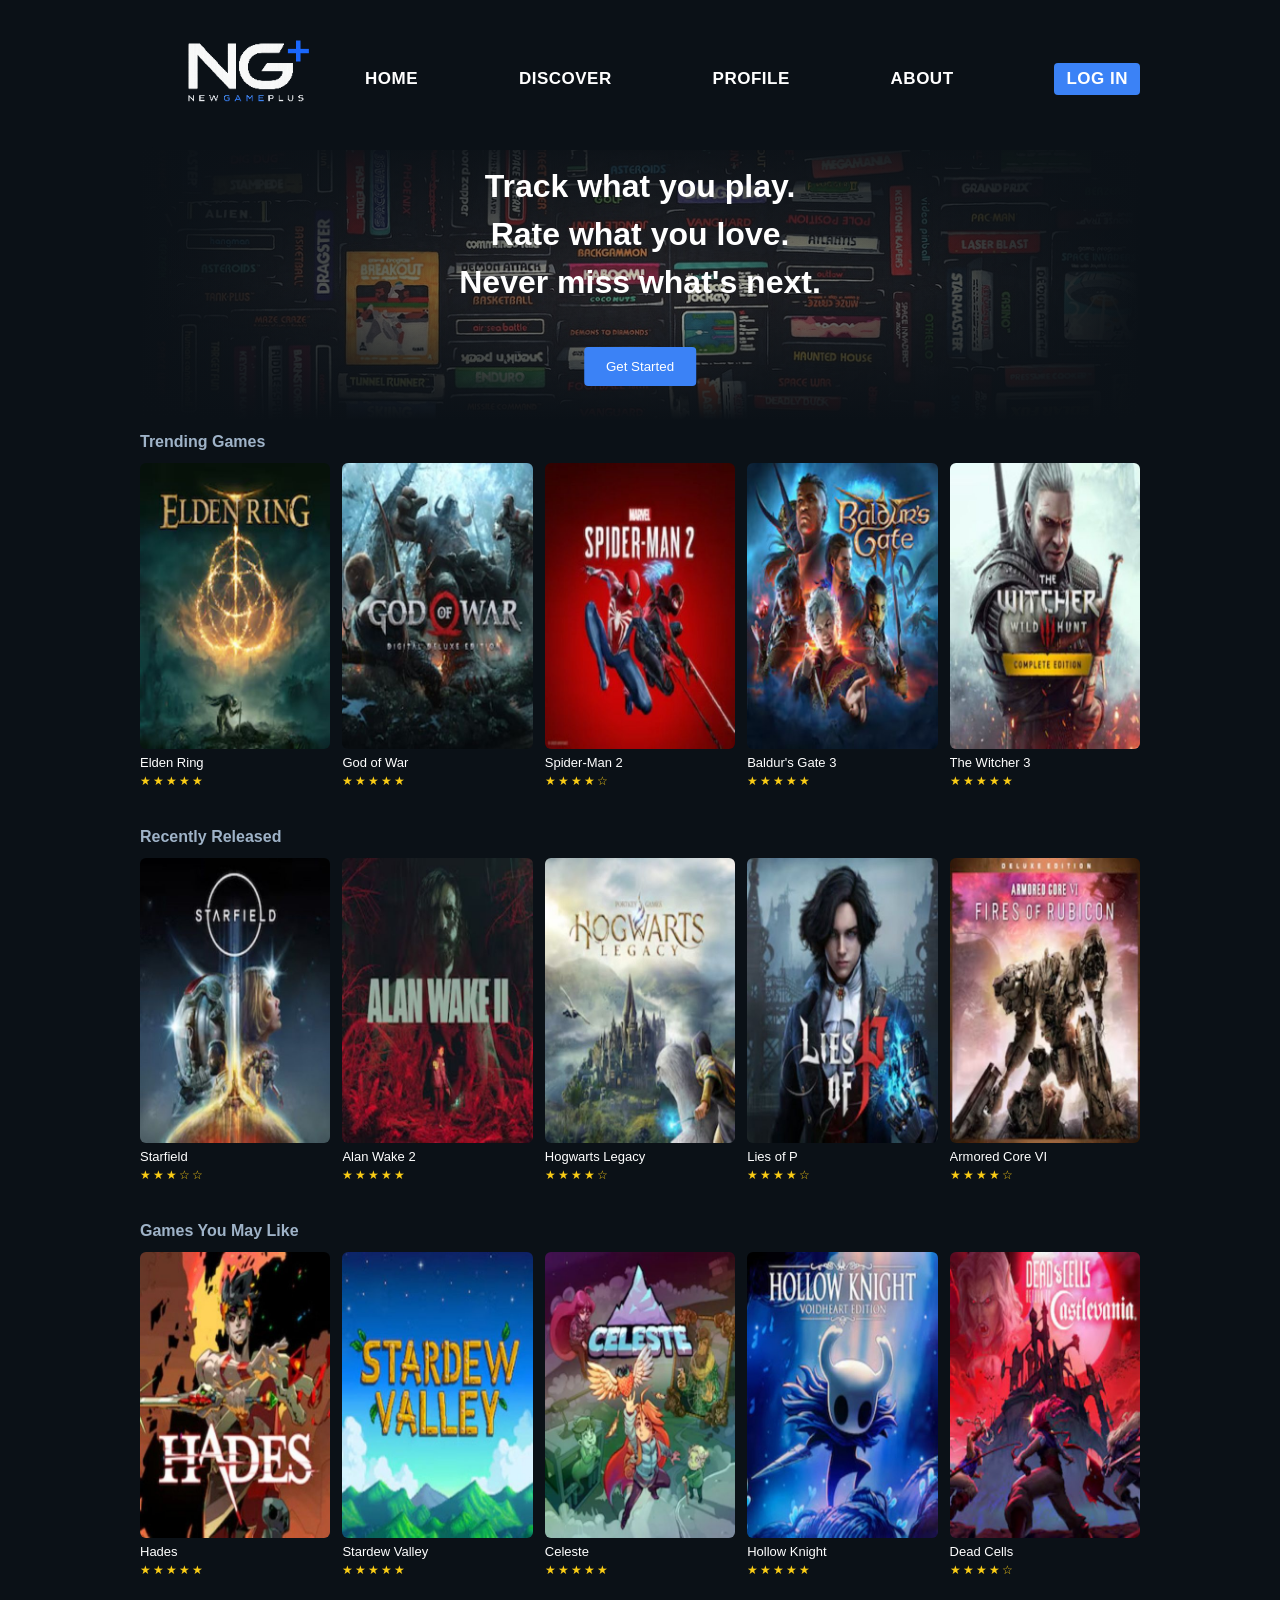
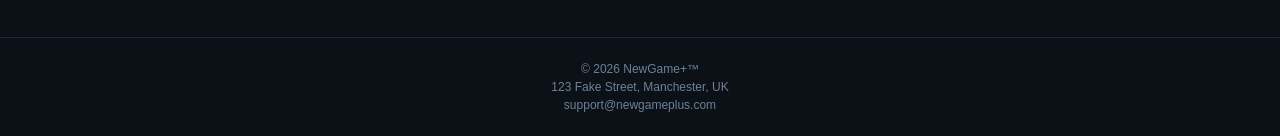
==== index.html @ 58464195 "Add files via upload" ====
<!DOCTYPE html>
<html lang="en">
<head>
<meta charset="UTF-8">
<title>NewGame+</title>
<link rel="stylesheet" href="styles.css"> <!-- Links CSS -->
</head>

<body>

<div class="page"> <!-- Main container -->

    <!-- Navbar -->
    <header class="navbar">
        <div class="nav-inner">

            <img src="images/logo.png" class="logo"> <!-- Logo -->

            <nav> <!-- Navigation -->
                <a href="index.html">HOME</a>
                <a href="discovery.html">DISCOVER</a>
                <a href="profile.html">PROFILE</a>
                <a href="about.html">ABOUT</a>
                <a href="login.html" class="nav-button">LOG IN</a>
            </nav>

        </div>
    </header>

    <!-- Hero -->
    <div class="hero">
        <div class="hero-overlay"></div>

        <div class="hero-content">
            <h1>
                Track what you play.<br>
                Rate what you love.<br>
                Never miss what's next.
            </h1>

            <button class="cta" onclick="location.href='login.html'">Get Started</button> <!-- Button -->
        </div>
    </div>

    <!-- Trending -->
    <section>
        <h2>Trending Games</h2>

        <div class="grid">

            <!-- Row 1 -->
            <div class="game-card"><div class="game-image"><img src="images/eldenring.jpg"></div><p class="game-title">Elden Ring</p><div class="stars">★★★★★</div></div>
            <div class="game-card"><div class="game-image"><img src="images/godofwar.jpg"></div><p class="game-title">God of War</p><div class="stars">★★★★★</div></div>
            <div class="game-card"><div class="game-image"><img src="images/spiderman2.jpg"></div><p class="game-title">Spider-Man 2</p><div class="stars">★★★★☆</div></div>
            <div class="game-card"><div class="game-image"><img src="images/baldursgate3.jpg"></div><p class="game-title">Baldur's Gate 3</p><div class="stars">★★★★★</div></div>
            <div class="game-card"><div class="game-image"><img src="images/witcher3.jpg"></div><p class="game-title">The Witcher 3</p><div class="stars">★★★★★</div></div>

        </div>
    </section>

    <!-- Recently Released -->
    <section>
        <h2>Recently Released</h2>

        <div class="grid">

            <div class="game-card"><div class="game-image"><img src="images/starfield.jpg"></div><p class="game-title">Starfield</p><div class="stars">★★★☆☆</div></div>
            <div class="game-card"><div class="game-image"><img src="images/alanwake2.jpg"></div><p class="game-title">Alan Wake 2</p><div class="stars">★★★★★</div></div>
            <div class="game-card"><div class="game-image"><img src="images/hogwarts.jpg"></div><p class="game-title">Hogwarts Legacy</p><div class="stars">★★★★☆</div></div>
            <div class="game-card"><div class="game-image"><img src="images/liesofp.jpg"></div><p class="game-title">Lies of P</p><div class="stars">★★★★☆</div></div>
            <div class="game-card"><div class="game-image"><img src="images/armoredcore6.jpg"></div><p class="game-title">Armored Core VI</p><div class="stars">★★★★☆</div></div>

        </div>
    </section>

    <!-- Recommended -->
    <section>
        <h2>Games You May Like</h2>

        <div class="grid">

            <div class="game-card"><div class="game-image"><img src="images/hades.jpg"></div><p class="game-title">Hades</p><div class="stars">★★★★★</div></div>
            <div class="game-card"><div class="game-image"><img src="images/stardew.jpg"></div><p class="game-title">Stardew Valley</p><div class="stars">★★★★★</div></div>
            <div class="game-card"><div class="game-image"><img src="images/celeste.jpg"></div><p class="game-title">Celeste</p><div class="stars">★★★★★</div></div>
            <div class="game-card"><div class="game-image"><img src="images/hollowknight.jpg"></div><p class="game-title">Hollow Knight</p><div class="stars">★★★★★</div></div>
            <div class="game-card"><div class="game-image"><img src="images/deadcells.jpg"></div><p class="game-title">Dead Cells</p><div class="stars">★★★★☆</div></div>

        </div>
    </section>

</div>

<!-- Footer -->
<footer class="footer">
    <p>© 2026 NewGame+™</p>
    <p>123 Fake Street, Manchester, UK</p>
    <p>support@newgameplus.com</p>
</footer>

</body>
</html>
---- styles.css ----
/* Reset */
body {
    margin: 0;
    font-family: Arial, sans-serif;
    background: #0b1117;
    color: white;
}

/* Page container */
.page {
    max-width: 1000px;
    margin: 0 auto;
    padding: 0 20px;
}

/* Navbar */
.navbar {
    background: #0b1117;
}

.nav-inner {
    max-width: 1000px;
    margin: auto;
    display: grid;
    grid-template-columns: auto 1fr;
    align-items: center;
}

nav {
    display: flex;
    justify-content: space-between;
    align-items: center;
    width: 100%;
    margin-top: 8px;
}

nav a {
    color: white;
    text-decoration: none;
    font-size: 17px;
    letter-spacing: 0.5px;
    font-weight: 600;
    text-transform: uppercase;
}

/* Nav button */
.nav-button {
    background: #3b82f6;
    padding: 6px 12px;
    border-radius: 4px;
}

.logo {
    height: 150px; /* Logo size */
}

/* Hero */
.hero {
    height: 30vh;
    min-height: 200px;
    background: url("images/background.jpg") center/cover no-repeat;
    position: relative;
}

.hero-overlay {
    position: absolute;
    inset: 0;
    background:
        linear-gradient(to bottom, rgba(11,17,23,0.9), rgba(11,17,23,0.2), #0b1117),
        linear-gradient(to right, #0b1117, transparent, #0b1117); /* Overlay */
}

.hero-content {
    position: absolute;
    top: 42%;
    left: 50%;
    transform: translate(-50%, -50%);
    text-align: center;
    max-width: 700px;
}

.hero h1 {
    font-size: 32px;
    line-height: 1.5;
    font-weight: 600;
}

/* Button */
.cta {
    margin-top: 20px;
    padding: 12px 22px;
    background: #3b82f6;
    border: none;
    color: white;
    border-radius: 4px;
    cursor: pointer;
}

/* Sections */
section {
    margin-bottom: 40px;
}

section h2 {
    font-size: 16px;
    color: #9fb3c8;
    margin-bottom: 12px;
}

/* Grid */
.grid,
.poster-row,
.featured-row,
.scroll-row {
    display: grid;
    grid-template-columns: repeat(5, 1fr);
    gap: 12px;
    margin-top: 10px; /* spacing fix */
}

/* Game card */
.game-card {
    display: flex;
    flex-direction: column;
}

.game-image {
    width: 100%; /* prevents overflow */
}

.game-image img {
    width: 100%;
    aspect-ratio: 2 / 3;
    object-fit: cover;
    border-radius: 6px;
    display: block;
    transition: transform 0.2s ease, filter 0.2s ease;
}

.game-image img:hover {
    transform: scale(1.05); /* Zoom */
    filter: brightness(1.1); /* Brighten */
}

.game-title {
    font-size: 13px;
    margin: 6px 0 4px;
    white-space: nowrap;
    overflow: hidden;
    text-overflow: ellipsis;
}

.stars {
    font-size: 12px;
    color: #facc15;
    letter-spacing: 2px;
}

/* Profile */
.profile-header {
    display: flex;
    justify-content: space-between;
    align-items: center;
    padding: 30px 0;
    border-bottom: 1px solid #1a2a3a;
}

.profile-left {
    display: flex;
    align-items: center;
    gap: 15px;
}

.avatar {
    width: 70px;
    height: 70px;
    border-radius: 50%;
    object-fit: cover;
}

.profile-header p {
    color: #9fb3c8;
    font-size: 13px;
}

.profile-stats {
    display: flex;
    gap: 30px;
}

.profile-stats strong {
    display: block;
    font-size: 18px;
}

.profile-stats span {
    font-size: 11px;
    color: #6c8197;
}

.profile-layout {
    display: flex;
    gap: 30px;
    margin-top: 20px;
}

/* About */
.about {
    max-width: 700px;
    margin: 60px auto;
}

.about-intro {
    color: #9fb3c8;
    margin-bottom: 30px;
    line-height: 1.7;
}

.about-section {
    margin-bottom: 28px;
}

.about-section p {
    color: #9fb3c8;
    line-height: 1.7;
}

/* Login */
.login-wrapper {
    display: flex;
    justify-content: center;
    margin-top: -20px;
    margin-bottom: 60px;
}

.login-box {
    background: #111a24;
    padding: 30px;
    border-radius: 8px;
    width: 300px;
    text-align: center;
}

.login-box input,
.login-box button {
    width: 100%;
    padding: 10px;
    margin-bottom: 12px;
    border-radius: 4px;
    box-sizing: border-box;
}

.login-box input {
    background: #1a242f;
    border: none;
    color: white;
}

.login-box button {
    background: #3b82f6;
    border: none;
    color: white;
    cursor: pointer;
}

/* Footer */
.footer {
    margin-top: 60px;
    padding: 20px;
    border-top: 1px solid #1a2a3a;
    text-align: center;
}

.footer p {
    font-size: 12px;
    color: #6c8197;
    margin: 4px 0;
}

/* Game page */
.game-header {
    display: flex;
    gap: 30px;
    margin: 40px 0;
}

.game-cover img {
    width: 220px;
    border-radius: 8px;
}

.game-info {
    max-width: 500px;
}

.game-rating {
    color: #facc15; /* Star colour */
}

/* Reviews */
.review {
    background: #111a24;
    padding: 15px;
    border-radius: 6px;
    margin-bottom: 10px;
}

/* Responsive */
@media (max-width: 900px) {
    .grid,
    .poster-row,
    .featured-row,
    .scroll-row {
        grid-template-columns: repeat(3, 1fr);
    }
}
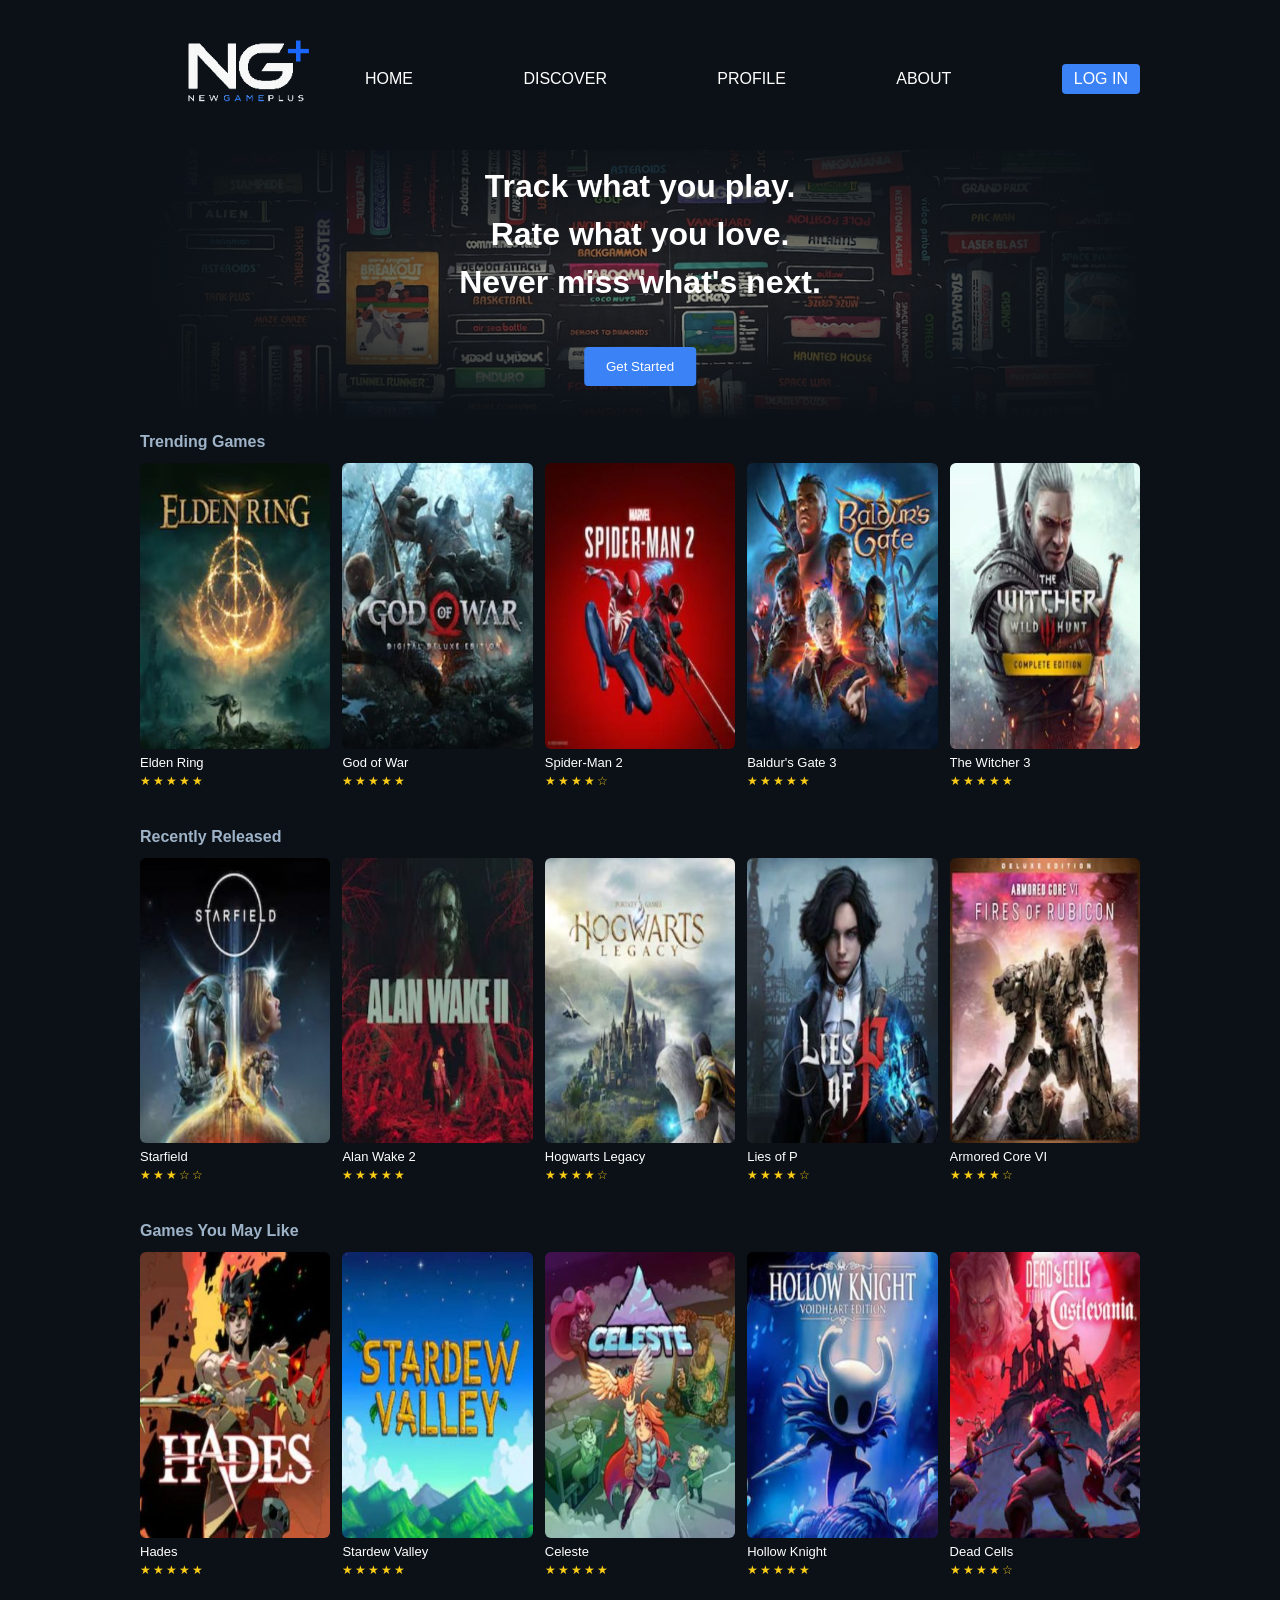
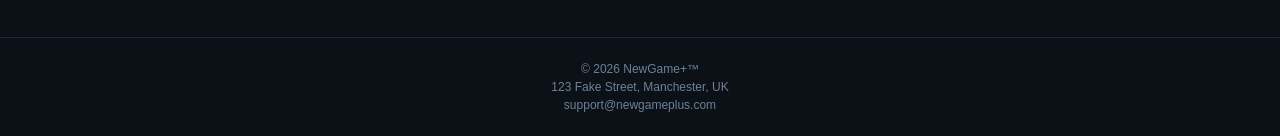
==== commit f2b10424: "Add files via upload" ====
--- a/index.html
+++ b/index.html
@@ -2,19 +2,20 @@
 <html lang="en">
 <head>
 <meta charset="UTF-8">
+<meta name="description" content="home page for newgameplus">
 <title>NewGame+</title>
 <link rel="stylesheet" href="styles.css"> <!-- Links CSS -->
 </head>
 
 <body>
 
-<div class="page"> <!-- Main container -->
+<main class="page"> <!-- Main container -->
 
     <!-- Navbar -->
     <header class="navbar">
         <div class="nav-inner">
 
-            <img src="images/logo.png" class="logo"> <!-- Logo -->
+            <img src="images/logo.png" class="logo" alt="NewGame+ logo"> <!-- Logo -->
 
             <nav> <!-- Navigation -->
                 <a href="index.html">HOME</a>
@@ -48,12 +49,11 @@
 
         <div class="grid">
 
-            <!-- Row 1 -->
-            <div class="game-card"><div class="game-image"><img src="images/eldenring.jpg"></div><p class="game-title">Elden Ring</p><div class="stars">★★★★★</div></div>
-            <div class="game-card"><div class="game-image"><img src="images/godofwar.jpg"></div><p class="game-title">God of War</p><div class="stars">★★★★★</div></div>
-            <div class="game-card"><div class="game-image"><img src="images/spiderman2.jpg"></div><p class="game-title">Spider-Man 2</p><div class="stars">★★★★☆</div></div>
-            <div class="game-card"><div class="game-image"><img src="images/baldursgate3.jpg"></div><p class="game-title">Baldur's Gate 3</p><div class="stars">★★★★★</div></div>
-            <div class="game-card"><div class="game-image"><img src="images/witcher3.jpg"></div><p class="game-title">The Witcher 3</p><div class="stars">★★★★★</div></div>
+            <div class="game-card"><div class="game-image"><img src="images/eldenring.jpg" alt="Elden Ring cover"></div><p class="game-title">Elden Ring</p><div class="stars">★★★★★</div></div>
+            <div class="game-card"><div class="game-image"><img src="images/godofwar.jpg" alt="God of War cover"></div><p class="game-title">God of War</p><div class="stars">★★★★★</div></div>
+            <div class="game-card"><div class="game-image"><img src="images/spiderman2.jpg" alt="Spider-Man 2 cover"></div><p class="game-title">Spider-Man 2</p><div class="stars">★★★★☆</div></div>
+            <div class="game-card"><div class="game-image"><img src="images/baldursgate3.jpg" alt="Baldur's Gate 3 cover"></div><p class="game-title">Baldur's Gate 3</p><div class="stars">★★★★★</div></div>
+            <div class="game-card"><div class="game-image"><img src="images/witcher3.jpg" alt="The Witcher 3 cover"></div><p class="game-title">The Witcher 3</p><div class="stars">★★★★★</div></div>
 
         </div>
     </section>
@@ -64,11 +64,11 @@
 
         <div class="grid">
 
-            <div class="game-card"><div class="game-image"><img src="images/starfield.jpg"></div><p class="game-title">Starfield</p><div class="stars">★★★☆☆</div></div>
-            <div class="game-card"><div class="game-image"><img src="images/alanwake2.jpg"></div><p class="game-title">Alan Wake 2</p><div class="stars">★★★★★</div></div>
-            <div class="game-card"><div class="game-image"><img src="images/hogwarts.jpg"></div><p class="game-title">Hogwarts Legacy</p><div class="stars">★★★★☆</div></div>
-            <div class="game-card"><div class="game-image"><img src="images/liesofp.jpg"></div><p class="game-title">Lies of P</p><div class="stars">★★★★☆</div></div>
-            <div class="game-card"><div class="game-image"><img src="images/armoredcore6.jpg"></div><p class="game-title">Armored Core VI</p><div class="stars">★★★★☆</div></div>
+            <div class="game-card"><div class="game-image"><img src="images/starfield.jpg" alt="Starfield cover"></div><p class="game-title">Starfield</p><div class="stars">★★★☆☆</div></div>
+            <div class="game-card"><div class="game-image"><img src="images/alanwake2.jpg" alt="Alan Wake 2 cover"></div><p class="game-title">Alan Wake 2</p><div class="stars">★★★★★</div></div>
+            <div class="game-card"><div class="game-image"><img src="images/hogwarts.jpg" alt="Hogwarts Legacy cover"></div><p class="game-title">Hogwarts Legacy</p><div class="stars">★★★★☆</div></div>
+            <div class="game-card"><div class="game-image"><img src="images/liesofp.jpg" alt="Lies of P cover"></div><p class="game-title">Lies of P</p><div class="stars">★★★★☆</div></div>
+            <div class="game-card"><div class="game-image"><img src="images/armoredcore6.jpg" alt="Armored Core VI cover"></div><p class="game-title">Armored Core VI</p><div class="stars">★★★★☆</div></div>
 
         </div>
     </section>
@@ -79,16 +79,16 @@
 
         <div class="grid">
 
-            <div class="game-card"><div class="game-image"><img src="images/hades.jpg"></div><p class="game-title">Hades</p><div class="stars">★★★★★</div></div>
-            <div class="game-card"><div class="game-image"><img src="images/stardew.jpg"></div><p class="game-title">Stardew Valley</p><div class="stars">★★★★★</div></div>
-            <div class="game-card"><div class="game-image"><img src="images/celeste.jpg"></div><p class="game-title">Celeste</p><div class="stars">★★★★★</div></div>
-            <div class="game-card"><div class="game-image"><img src="images/hollowknight.jpg"></div><p class="game-title">Hollow Knight</p><div class="stars">★★★★★</div></div>
-            <div class="game-card"><div class="game-image"><img src="images/deadcells.jpg"></div><p class="game-title">Dead Cells</p><div class="stars">★★★★☆</div></div>
+            <div class="game-card"><div class="game-image"><img src="images/hades.jpg" alt="Hades cover"></div><p class="game-title">Hades</p><div class="stars">★★★★★</div></div>
+            <div class="game-card"><div class="game-image"><img src="images/stardew.jpg" alt="Stardew Valley cover"></div><p class="game-title">Stardew Valley</p><div class="stars">★★★★★</div></div>
+            <div class="game-card"><div class="game-image"><img src="images/celeste.jpg" alt="Celeste cover"></div><p class="game-title">Celeste</p><div class="stars">★★★★★</div></div>
+            <div class="game-card"><div class="game-image"><img src="images/hollowknight.jpg" alt="Hollow Knight cover"></div><p class="game-title">Hollow Knight</p><div class="stars">★★★★★</div></div>
+            <div class="game-card"><div class="game-image"><img src="images/deadcells.jpg" alt="Dead Cells cover"></div><p class="game-title">Dead Cells</p><div class="stars">★★★★☆</div></div>
 
         </div>
     </section>
 
-</div>
+</main>
 
 <!-- Footer -->
 <footer class="footer">
--- a/styles.css
+++ b/styles.css
@@ -1,4 +1,3 @@
-/* Reset */
 body {
     margin: 0;
     font-family: Arial, sans-serif;
@@ -34,13 +33,16 @@
     margin-top: 8px;
 }
 
-nav a {
+/* Nav links (fixes purple issue) */
+nav a,
+nav a:visited,
+nav a:active {
     color: white;
     text-decoration: none;
-    font-size: 17px;
-    letter-spacing: 0.5px;
-    font-weight: 600;
-    text-transform: uppercase;
+}
+
+nav a:hover {
+    color: #9fb3c8;
 }
 
 /* Nav button */
@@ -50,8 +52,14 @@
     border-radius: 4px;
 }
 
+.nav-button,
+.nav-button:visited {
+    color: white;
+}
+
+/* Logo */
 .logo {
-    height: 150px; /* Logo size */
+    height: 150px;
 }
 
 /* Hero */
@@ -67,7 +75,7 @@
     inset: 0;
     background:
         linear-gradient(to bottom, rgba(11,17,23,0.9), rgba(11,17,23,0.2), #0b1117),
-        linear-gradient(to right, #0b1117, transparent, #0b1117); /* Overlay */
+        linear-gradient(to right, #0b1117, transparent, #0b1117);
 }
 
 .hero-content {
@@ -115,7 +123,7 @@
     display: grid;
     grid-template-columns: repeat(5, 1fr);
     gap: 12px;
-    margin-top: 10px; /* spacing fix */
+    margin-top: 10px;
 }
 
 /* Game card */
@@ -125,7 +133,7 @@
 }
 
 .game-image {
-    width: 100%; /* prevents overflow */
+    width: 100%;
 }
 
 .game-image img {
@@ -138,8 +146,8 @@
 }
 
 .game-image img:hover {
-    transform: scale(1.05); /* Zoom */
-    filter: brightness(1.1); /* Brighten */
+    transform: scale(1.05);
+    filter: brightness(1.1);
 }
 
 .game-title {
@@ -294,7 +302,7 @@
 }
 
 .game-rating {
-    color: #facc15; /* Star colour */
+    color: #facc15;
 }
 
 /* Reviews */
@@ -303,14 +311,4 @@
     padding: 15px;
     border-radius: 6px;
     margin-bottom: 10px;
-}
-
-/* Responsive */
-@media (max-width: 900px) {
-    .grid,
-    .poster-row,
-    .featured-row,
-    .scroll-row {
-        grid-template-columns: repeat(3, 1fr);
-    }
 }
